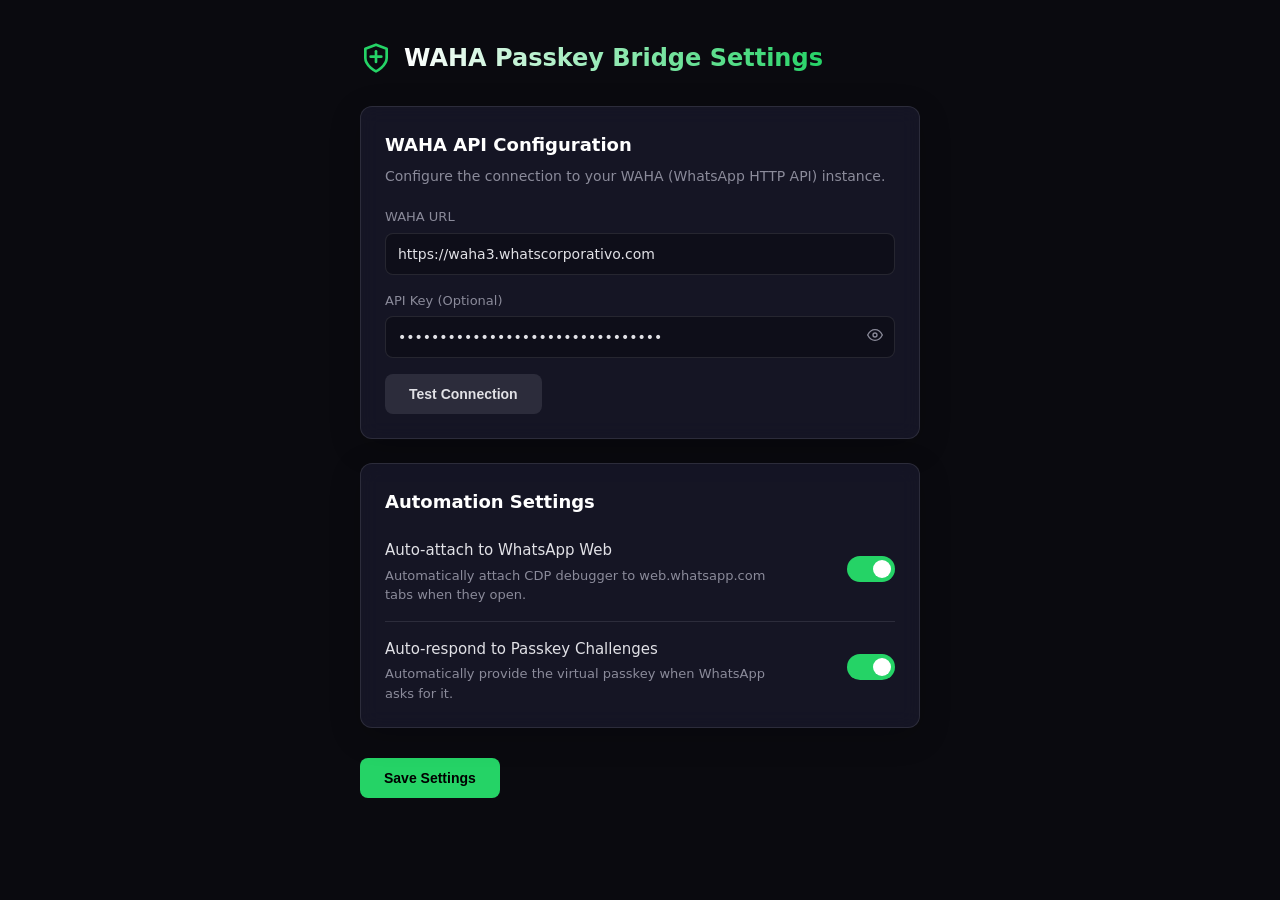
==== extension/options/options.html @ 092abfc9 "Initial commit: WAHA Passkey Extension and Panel" ====
<!DOCTYPE html>
<html lang="en">
<head>
  <meta charset="UTF-8">
  <meta name="viewport" content="width=device-width, initial-scale=1.0">
  <title>WAHA Passkey Bridge - Settings</title>
  <link rel="stylesheet" href="options.css">
</head>
<body>
  <div class="container">
    <header>
      <div class="logo">
        <svg xmlns="http://www.w3.org/2000/svg" viewBox="0 0 24 24" width="32" height="32" fill="none" stroke="#25D366" stroke-width="2" stroke-linecap="round" stroke-linejoin="round">
          <path d="M12 22s8-4 8-10V5l-8-3-8 3v7c0 6 8 10 8 10z"/>
          <path d="M8 11h8"/>
          <path d="M12 15V7"/>
        </svg>
        <h1>WAHA Passkey Bridge Settings</h1>
      </div>
    </header>

    <main>
      <div class="card">
        <h2>WAHA API Configuration</h2>
        <p class="description">Configure the connection to your WAHA (WhatsApp HTTP API) instance.</p>
        
        <div class="form-group">
          <label for="wahaUrl">WAHA URL</label>
          <input type="url" id="wahaUrl" placeholder="https://waha3.whatscorporativo.com" value="https://waha3.whatscorporativo.com">
        </div>

        <div class="form-group">
          <label for="apiKey">API Key (Optional)</label>
          <input type="password" id="apiKey" placeholder="f0608f0cb67560962e65bbb0e1383676" value="f0608f0cb67560962e65bbb0e1383676">
          <button type="button" class="btn-icon toggle-password" id="toggleApiKey" title="Show/Hide">
            <svg xmlns="http://www.w3.org/2000/svg" viewBox="0 0 24 24" width="16" height="16" fill="none" stroke="currentColor" stroke-width="2" stroke-linecap="round" stroke-linejoin="round" class="icon-eye">
              <path d="M1 12s4-8 11-8 11 8 11 8-4 8-11 8-11-8-11-8z"></path>
              <circle cx="12" cy="12" r="3"></circle>
            </svg>
          </button>
        </div>

        <button id="testConnectionBtn" class="btn btn-secondary">Test Connection</button>
        <div id="connectionResult" class="test-result"></div>
      </div>

      <div class="card">
        <h2>Automation Settings</h2>
        
        <div class="setting-row">
          <div class="setting-info">
            <span class="setting-title">Auto-attach to WhatsApp Web</span>
            <span class="setting-desc">Automatically attach CDP debugger to web.whatsapp.com tabs when they open.</span>
          </div>
          <label class="switch">
            <input type="checkbox" id="autoAttach" checked>
            <span class="slider round"></span>
          </label>
        </div>

        <div class="setting-row">
          <div class="setting-info">
            <span class="setting-title">Auto-respond to Passkey Challenges</span>
            <span class="setting-desc">Automatically provide the virtual passkey when WhatsApp asks for it.</span>
          </div>
          <label class="switch">
            <input type="checkbox" id="autoRespond" checked>
            <span class="slider round"></span>
          </label>
        </div>
      </div>

      <div class="actions">
        <button id="saveBtn" class="btn btn-primary">Save Settings</button>
        <span id="saveStatus" class="status-msg"></span>
      </div>
    </main>
  </div>
  <script src="options.js"></script>
</body>
</html>
---- extension/options/options.css ----
:root {
  --bg-primary: #0a0a0f;
  --bg-secondary: #12121a;
  --bg-card: rgba(26, 26, 46, 0.7);
  --accent: #25D366;
  --accent-hover: #1EBE5D;
  --text-primary: #e1e1e6;
  --text-secondary: #8b8b9a;
  --success: #25D366;
  --error: #ff4757;
  --warning: #ffa502;
  --border: rgba(255, 255, 255, 0.1);
  --input-bg: rgba(0, 0, 0, 0.3);
}

* {
  box-sizing: border-box;
  margin: 0;
  padding: 0;
}

body {
  font-family: system-ui, -apple-system, BlinkMacSystemFont, "Segoe UI", Roboto, Oxygen, Ubuntu, Cantarell, sans-serif;
  background-color: var(--bg-primary);
  color: var(--text-primary);
  line-height: 1.5;
}

.container {
  max-width: 600px;
  margin: 0 auto;
  padding: 40px 20px;
}

header {
  margin-bottom: 30px;
}

.logo {
  display: flex;
  align-items: center;
  gap: 12px;
}

h1 {
  font-size: 24px;
  font-weight: 600;
  background: linear-gradient(90deg, #fff, #25D366);
  -webkit-background-clip: text;
  -webkit-text-fill-color: transparent;
}

.card {
  background: var(--bg-card);
  border: 1px solid var(--border);
  border-radius: 12px;
  padding: 24px;
  margin-bottom: 24px;
  backdrop-filter: blur(10px);
  box-shadow: 0 8px 32px rgba(0, 0, 0, 0.2);
}

h2 {
  font-size: 18px;
  margin-bottom: 8px;
  color: #fff;
}

.description {
  color: var(--text-secondary);
  font-size: 14px;
  margin-bottom: 20px;
}

.form-group {
  margin-bottom: 16px;
  position: relative;
}

label {
  display: block;
  font-size: 13px;
  font-weight: 500;
  color: var(--text-secondary);
  margin-bottom: 6px;
}

input[type="url"],
input[type="password"],
input[type="text"] {
  width: 100%;
  background: var(--input-bg);
  border: 1px solid var(--border);
  color: var(--text-primary);
  padding: 12px;
  border-radius: 8px;
  font-size: 14px;
  transition: all 0.2s;
  font-family: inherit;
}

input:focus {
  outline: none;
  border-color: var(--accent);
  box-shadow: 0 0 0 2px rgba(37, 211, 102, 0.2);
}

.toggle-password {
  position: absolute;
  right: 12px;
  top: 36px;
  background: transparent;
  border: none;
  color: var(--text-secondary);
  cursor: pointer;
}

.toggle-password:hover {
  color: var(--text-primary);
}

.setting-row {
  display: flex;
  justify-content: space-between;
  align-items: center;
  padding: 16px 0;
  border-bottom: 1px solid var(--border);
}

.setting-row:last-child {
  border-bottom: none;
  padding-bottom: 0;
}

.setting-info {
  display: flex;
  flex-direction: column;
  max-width: 80%;
}

.setting-title {
  font-weight: 500;
  font-size: 15px;
}

.setting-desc {
  color: var(--text-secondary);
  font-size: 13px;
  margin-top: 4px;
}

.btn {
  border: none;
  border-radius: 8px;
  padding: 12px 24px;
  font-size: 14px;
  font-weight: 600;
  cursor: pointer;
  transition: all 0.2s;
  display: inline-flex;
  justify-content: center;
  align-items: center;
}

.btn-primary {
  background: var(--accent);
  color: #000;
}

.btn-primary:hover {
  background: var(--accent-hover);
  transform: translateY(-1px);
}

.btn-secondary {
  background: rgba(255, 255, 255, 0.1);
  color: var(--text-primary);
}

.btn-secondary:hover {
  background: rgba(255, 255, 255, 0.15);
}

.actions {
  display: flex;
  align-items: center;
  gap: 16px;
  margin-top: 30px;
}

.status-msg {
  font-size: 14px;
  opacity: 0;
  transition: opacity 0.3s;
}

.status-msg.show {
  opacity: 1;
}

.status-msg.success { color: var(--success); }
.status-msg.error { color: var(--error); }

.test-result {
  margin-top: 12px;
  font-size: 14px;
  padding: 10px;
  border-radius: 8px;
  display: none;
}

.test-result.success {
  display: block;
  background: rgba(37, 211, 102, 0.1);
  color: var(--success);
  border: 1px solid rgba(37, 211, 102, 0.2);
}

.test-result.error {
  display: block;
  background: rgba(255, 71, 87, 0.1);
  color: var(--error);
  border: 1px solid rgba(255, 71, 87, 0.2);
}

/* Switch Styles */
.switch {
  position: relative;
  display: inline-block;
  width: 48px;
  height: 26px;
}

.switch input { 
  opacity: 0;
  width: 0;
  height: 0;
}

.slider {
  position: absolute;
  cursor: pointer;
  top: 0;
  left: 0;
  right: 0;
  bottom: 0;
  background-color: rgba(255, 255, 255, 0.1);
  transition: .4s;
}

.slider:before {
  position: absolute;
  content: "";
  height: 18px;
  width: 18px;
  left: 4px;
  bottom: 4px;
  background-color: white;
  transition: .4s;
}

input:checked + .slider {
  background-color: var(--accent);
}

input:focus + .slider {
  box-shadow: 0 0 1px var(--accent);
}

input:checked + .slider:before {
  transform: translateX(22px);
}

.slider.round {
  border-radius: 34px;
}

.slider.round:before {
  border-radius: 50%;
}
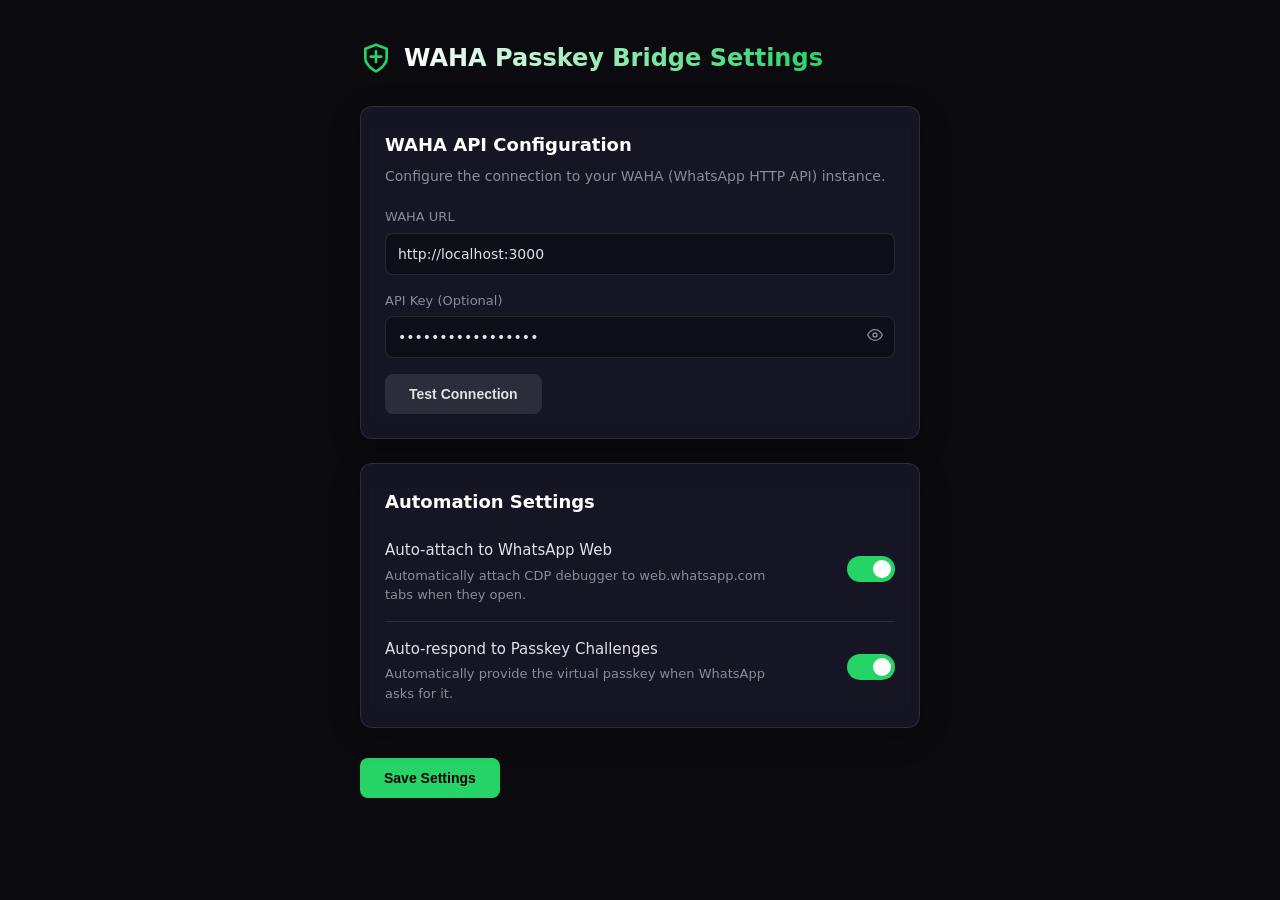
==== commit 9f38db8d: "Remove sensitive credentials from default config" ====
--- a/extension/options/options.html
+++ b/extension/options/options.html
@@ -26,12 +26,12 @@
         
         <div class="form-group">
           <label for="wahaUrl">WAHA URL</label>
-          <input type="url" id="wahaUrl" placeholder="https://waha3.whatscorporativo.com" value="https://waha3.whatscorporativo.com">
+          <input type="url" id="wahaUrl" placeholder="http://localhost:3000" value="http://localhost:3000">
         </div>
 
         <div class="form-group">
           <label for="apiKey">API Key (Optional)</label>
-          <input type="password" id="apiKey" placeholder="f0608f0cb67560962e65bbb0e1383676" value="f0608f0cb67560962e65bbb0e1383676">
+          <input type="password" id="apiKey" placeholder="YOUR_API_KEY_HERE" value="YOUR_API_KEY_HERE">
           <button type="button" class="btn-icon toggle-password" id="toggleApiKey" title="Show/Hide">
             <svg xmlns="http://www.w3.org/2000/svg" viewBox="0 0 24 24" width="16" height="16" fill="none" stroke="currentColor" stroke-width="2" stroke-linecap="round" stroke-linejoin="round" class="icon-eye">
               <path d="M1 12s4-8 11-8 11 8 11 8-4 8-11 8-11-8-11-8z"></path>
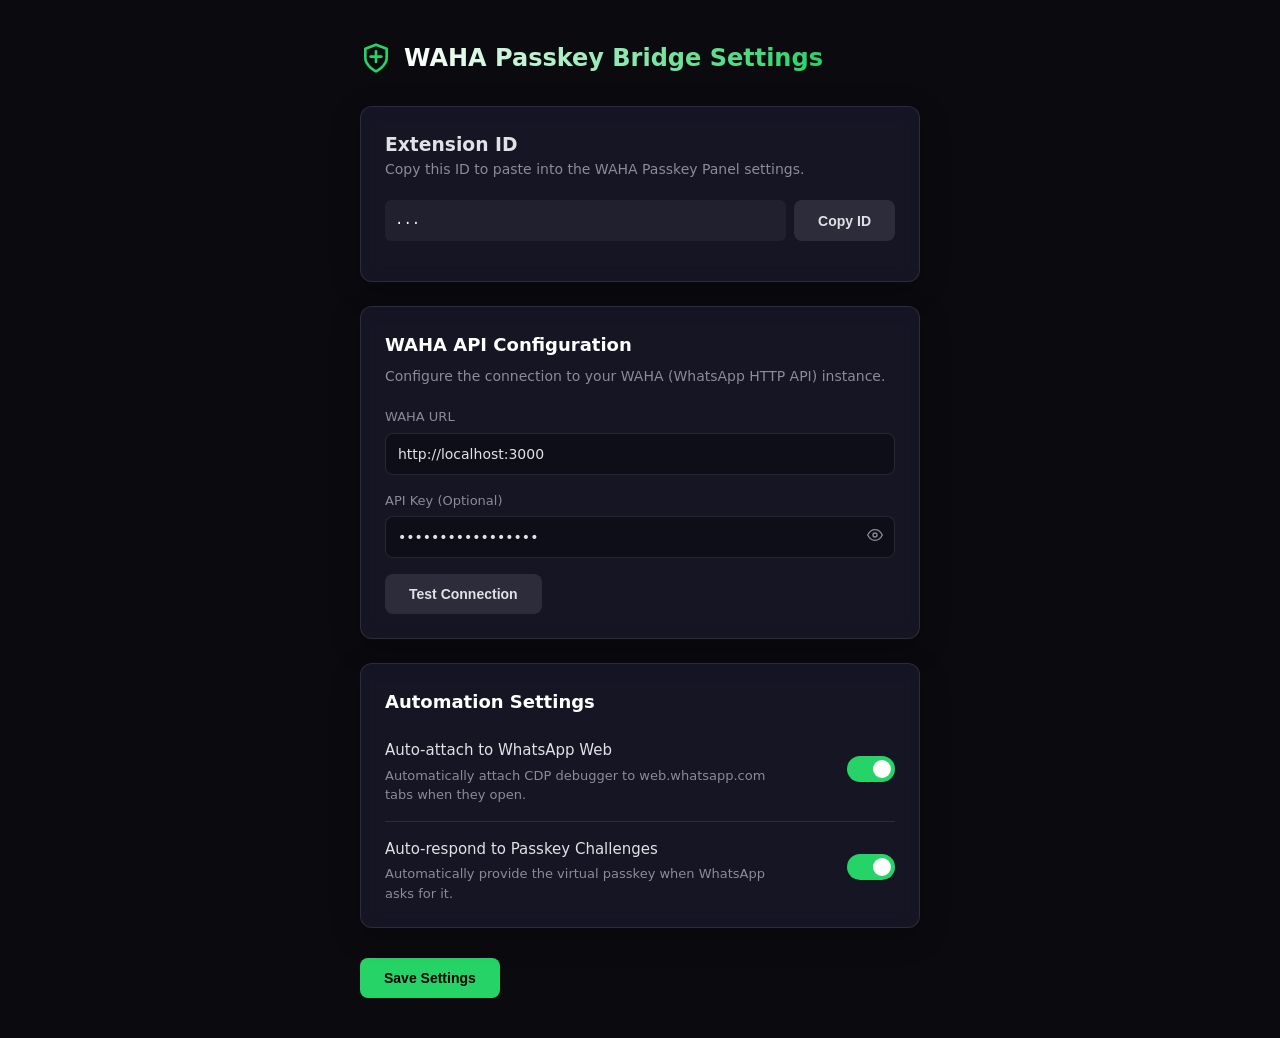
==== commit 5e04f237: "UI: Add extension ID to Options page as fallback" ====
--- a/extension/options/options.html
+++ b/extension/options/options.html
@@ -20,6 +20,17 @@
     </header>
 
     <main>
+      <div class="card">
+        <h3>Extension ID</h3>
+        <p class="description">Copy this ID to paste into the WAHA Passkey Panel settings.</p>
+        <div class="form-group">
+          <div style="display: flex; gap: 8px;">
+            <code id="extIdDisplay" style="flex: 1; padding: 10px; background: rgba(255,255,255,0.05); border-radius: 6px; font-size: 14px; color: #fff;">...</code>
+            <button type="button" id="copyIdBtn" class="btn btn-secondary" style="white-space: nowrap;">Copy ID</button>
+          </div>
+        </div>
+      </div>
+
       <div class="card">
         <h2>WAHA API Configuration</h2>
         <p class="description">Configure the connection to your WAHA (WhatsApp HTTP API) instance.</p>
